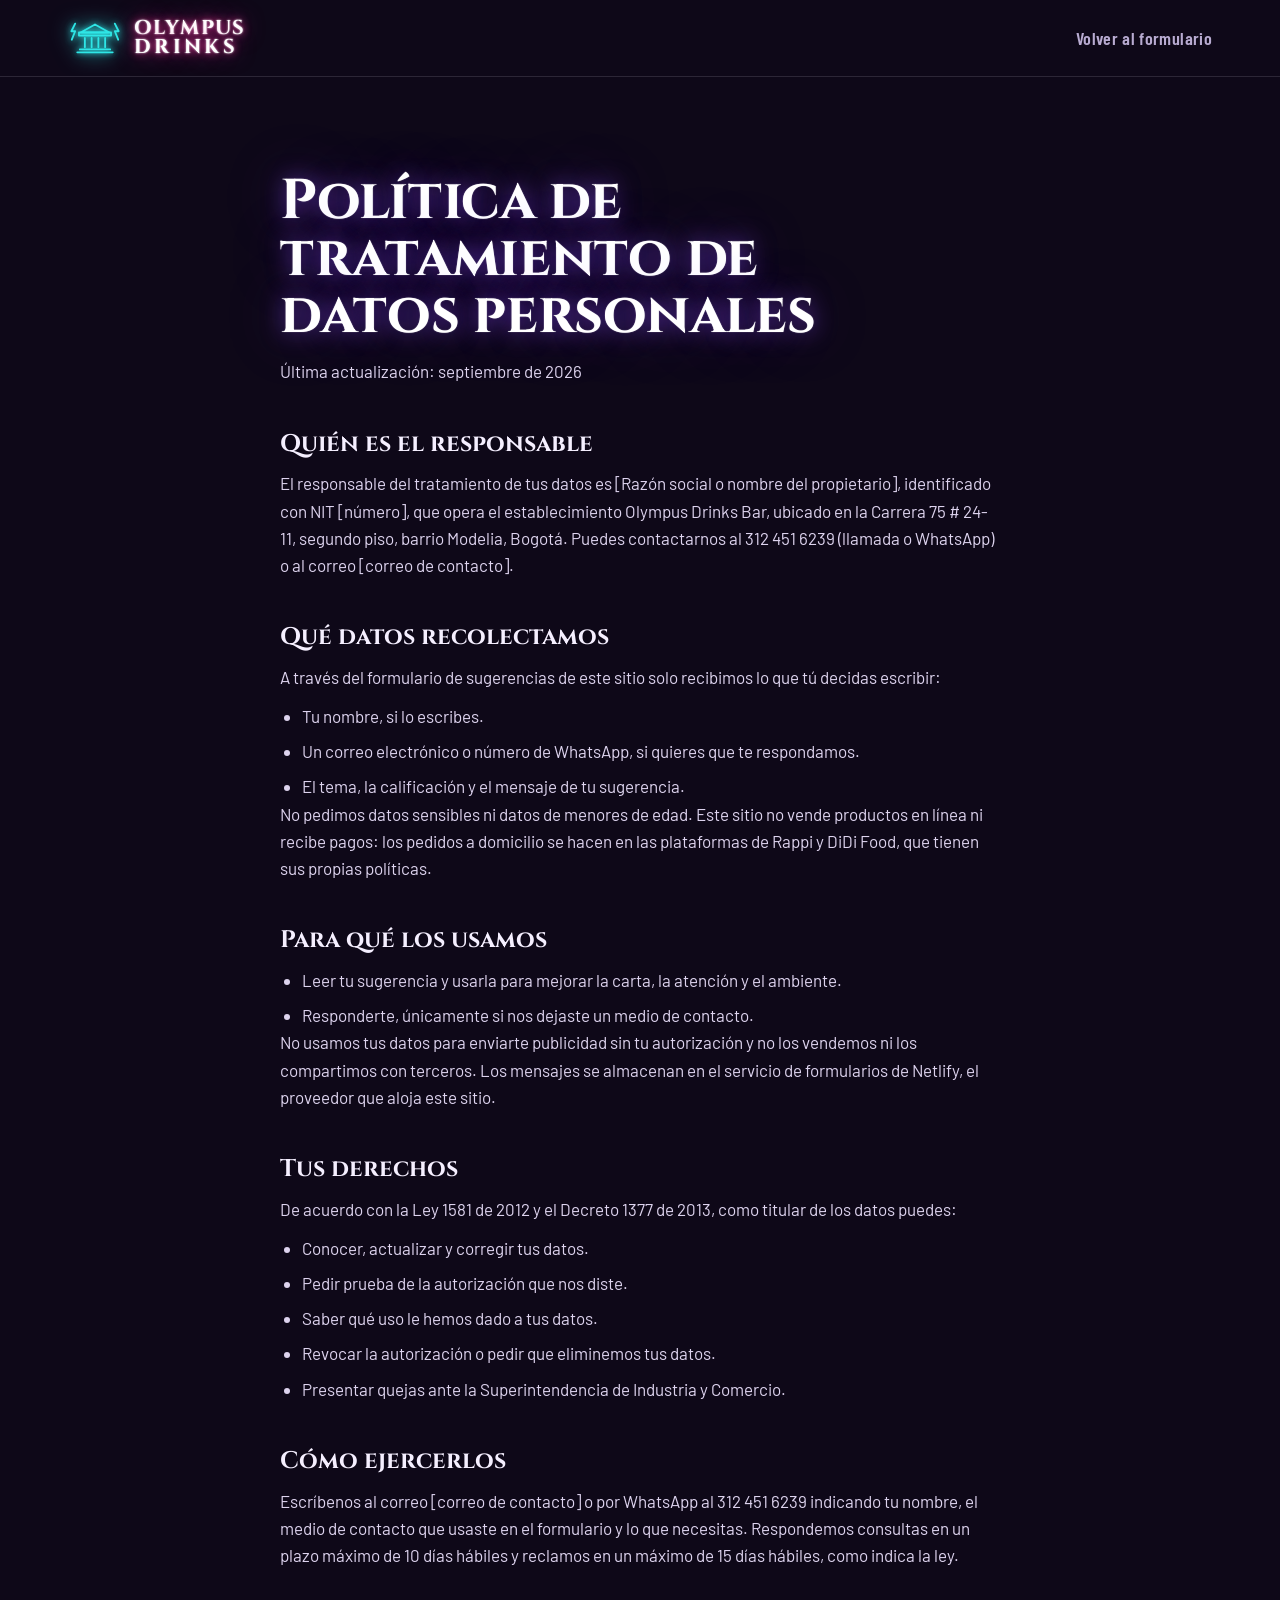
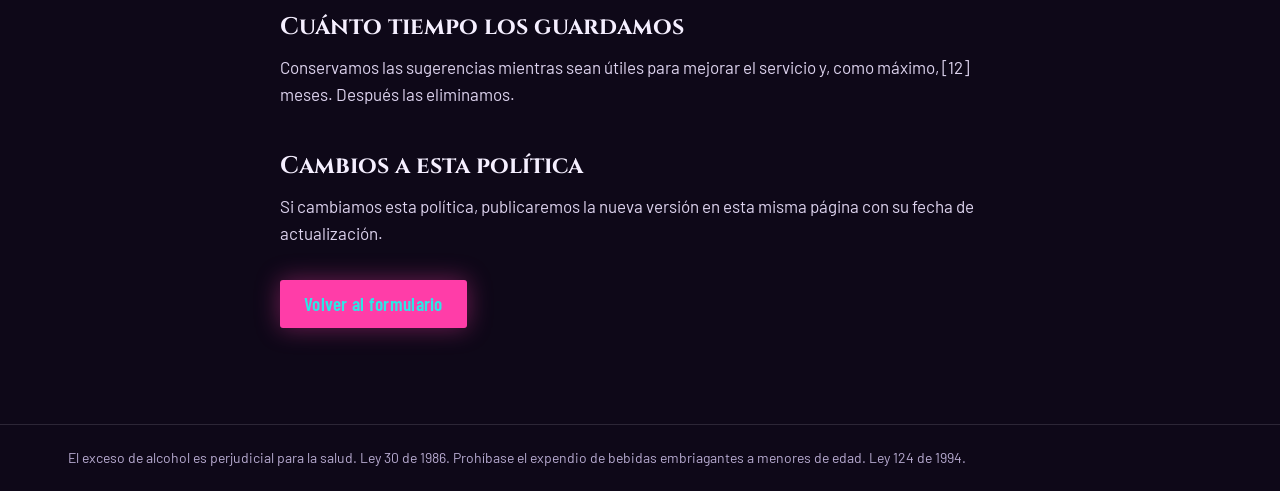
==== privacidad.html @ c3e9d967 "Add files via upload" ====
<!doctype html>
<html lang="es-CO">
<head>
  <meta charset="utf-8">
  <meta name="viewport" content="width=device-width, initial-scale=1">
  <title>Política de tratamiento de datos | Olympus Drinks Bar</title>
  <meta name="description" content="Cómo Olympus Drinks Bar recolecta y usa los datos que envías por el formulario de sugerencias.">
  <meta name="theme-color" content="#0E0818">
  <link rel="canonical" href="https://olympus-drinks-bar.netlify.app/privacidad.html">
  <link rel="icon" href="assets/img/favicon.svg" type="image/svg+xml">
  <link rel="stylesheet" href="css/styles.css">
</head>
<body class="page">
  <header class="page__header">
    <div class="wrap header__inner">
      <a class="logo" href="index.html" aria-label="Olympus Drinks Bar, ir al inicio">
        <svg class="logo__icon" viewBox="0 0 64 44" aria-hidden="true"><g fill="none" stroke="currentColor" stroke-width="2.2" stroke-linejoin="round" stroke-linecap="round"><path d="M15 15.5 32 6l17 9.5Z"/><path d="M13 15.5h38v3.5H13z"/><path d="M20 22v11M28 22v11M36 22v11M44 22v11"/><path d="M14 35.5h36M11 39h42"/><path d="M8.5 5 4 14h4.5L4.5 24"/><path d="M55.5 5 60 14h-4.5l4 10"/></g></svg>
        <span class="logo__text" aria-hidden="true"><span>Olympus</span><span>Drinks</span></span>
      </a>
      <a class="page__back" href="index.html#sugerencias">Volver al formulario</a>
    </div>
  </header>

  <!--
    PLANTILLA BASE. Antes de publicar:
    1. Completa los datos marcados entre [corchetes] (razón social, NIT, correo).
    2. Haz que un abogado o contador la revise. Este texto no reemplaza asesoría legal.
  -->
  <main class="wrap">
    <article class="legal">
      <h1 class="display">Política de tratamiento de datos personales</h1>
      <p class="legal__updated">Última actualización: septiembre de 2026</p>

      <h2>Quién es el responsable</h2>
      <p>El responsable del tratamiento de tus datos es [Razón social o nombre del propietario], identificado con NIT [número], que opera el establecimiento Olympus Drinks Bar, ubicado en la Carrera 75 # 24-11, segundo piso, barrio Modelia, Bogotá. Puedes contactarnos al 312 451 6239 (llamada o WhatsApp) o al correo [correo de contacto].</p>

      <h2>Qué datos recolectamos</h2>
      <p>A través del formulario de sugerencias de este sitio solo recibimos lo que tú decidas escribir:</p>
      <ul>
        <li>Tu nombre, si lo escribes.</li>
        <li>Un correo electrónico o número de WhatsApp, si quieres que te respondamos.</li>
        <li>El tema, la calificación y el mensaje de tu sugerencia.</li>
      </ul>
      <p>No pedimos datos sensibles ni datos de menores de edad. Este sitio no vende productos en línea ni recibe pagos: los pedidos a domicilio se hacen en las plataformas de Rappi y DiDi Food, que tienen sus propias políticas.</p>

      <h2>Para qué los usamos</h2>
      <ul>
        <li>Leer tu sugerencia y usarla para mejorar la carta, la atención y el ambiente.</li>
        <li>Responderte, únicamente si nos dejaste un medio de contacto.</li>
      </ul>
      <p>No usamos tus datos para enviarte publicidad sin tu autorización y no los vendemos ni los compartimos con terceros. Los mensajes se almacenan en el servicio de formularios de Netlify, el proveedor que aloja este sitio.</p>

      <h2>Tus derechos</h2>
      <p>De acuerdo con la Ley 1581 de 2012 y el Decreto 1377 de 2013, como titular de los datos puedes:</p>
      <ul>
        <li>Conocer, actualizar y corregir tus datos.</li>
        <li>Pedir prueba de la autorización que nos diste.</li>
        <li>Saber qué uso le hemos dado a tus datos.</li>
        <li>Revocar la autorización o pedir que eliminemos tus datos.</li>
        <li>Presentar quejas ante la Superintendencia de Industria y Comercio.</li>
      </ul>

      <h2>Cómo ejercerlos</h2>
      <p>Escríbenos al correo [correo de contacto] o por WhatsApp al 312 451 6239 indicando tu nombre, el medio de contacto que usaste en el formulario y lo que necesitas. Respondemos consultas en un plazo máximo de 10 días hábiles y reclamos en un máximo de 15 días hábiles, como indica la ley.</p>

      <h2>Cuánto tiempo los guardamos</h2>
      <p>Conservamos las sugerencias mientras sean útiles para mejorar el servicio y, como máximo, [12] meses. Después las eliminamos.</p>

      <h2>Cambios a esta política</h2>
      <p>Si cambiamos esta política, publicaremos la nueva versión en esta misma página con su fecha de actualización.</p>

      <div class="page__actions">
        <a class="btn btn--primary" href="index.html#sugerencias">Volver al formulario</a>
      </div>
    </article>
  </main>

  <footer class="page__footer">
    <div class="wrap">El exceso de alcohol es perjudicial para la salud. Ley 30 de 1986. Prohíbase el expendio de bebidas embriagantes a menores de edad. Ley 124 de 1994.</div>
  </footer>
</body>
</html>
---- css/styles.css ----
/* =====================================================================
   OLYMPUS DRINKS BAR · Estilos
   1. Fuentes y variables   2. Base   3. Botones   4. Topbar y header
   5. Hero   6. Secciones   7. Granizados   8. Peceras   9. Cocteles
   10. Micheladas   11. Bar   12. Contacto   13. Formulario   14. Footer
   15. Responsive y movimiento reducido
   ===================================================================== */

/* ---------- 1. Fuentes y variables ---------- */
@font-face { font-family: "Cinzel"; src: url("../assets/fonts/cinzel-vf.woff2") format("woff2"); font-weight: 400 900; font-display: swap; }
@font-face { font-family: "Barlow"; src: url("../assets/fonts/barlow-regular.woff2") format("woff2"); font-weight: 400; font-display: swap; }
@font-face { font-family: "Barlow"; src: url("../assets/fonts/barlow-medium.woff2") format("woff2"); font-weight: 500; font-display: swap; }
@font-face { font-family: "Barlow"; src: url("../assets/fonts/barlow-semibold.woff2") format("woff2"); font-weight: 600; font-display: swap; }
@font-face { font-family: "Barlow Condensed"; src: url("../assets/fonts/barlowcondensed-semibold.woff2") format("woff2"); font-weight: 600; font-display: swap; }
@font-face { font-family: "Barlow Condensed"; src: url("../assets/fonts/barlowcondensed-bold.woff2") format("woff2"); font-weight: 700; font-display: swap; }

@property --hero-accent { syntax: "<color>"; inherits: true; initial-value: #FF2E63; }

:root {
  /* Paleta */
  --noche: #0E0818;        /* fondo principal, violeta casi negro de las imágenes */
  --noche-2: #140C22;      /* bandas alternas */
  --noche-3: #1D1230;      /* campos y superficies */
  --marmol: #F5EFFF;       /* texto principal */
  --niebla: #B8ABD1;       /* texto secundario */
  --linea: rgba(245, 239, 255, .13);
  --magenta: #FF3DA8;
  --violeta: #9152FF;
  --cian: #2EE6E6;
  --oro: #F2B53A;
  --lima: #9BE33B;
  --arcoiris: linear-gradient(90deg, #FF3D7F 0%, #FFB23D 22%, #F9F871 40%, #4DF08A 58%, #3DB8FF 78%, #9D5CFF 100%);

  /* Tipografía */
  --f-display: "Cinzel", "Trajan Pro", "Times New Roman", serif;
  --f-body: "Barlow", "Segoe UI", system-ui, sans-serif;
  --f-cond: "Barlow Condensed", "Arial Narrow", "Barlow", sans-serif;

  /* Medidas */
  --wrap: 1240px;
  --gutter: clamp(20px, 4vw, 48px);
  --topbar-h: 40px;
  --header-h: 76px;
  --section-y: clamp(88px, 11vw, 150px);
}

/* ---------- 2. Base ---------- */
*, *::before, *::after { box-sizing: border-box; }
html { scroll-behavior: smooth; scroll-padding-top: calc(var(--header-h) + 12px); -webkit-text-size-adjust: 100%; }
body {
  margin: 0;
  background: var(--noche);
  color: var(--marmol);
  font: 400 1.0625rem/1.6 var(--f-body);
  -webkit-font-smoothing: antialiased;
  text-rendering: optimizeLegibility;
  overflow-x: hidden;
}
img, svg { display: block; max-width: 100%; }
a { color: inherit; }
button, input, select, textarea { font: inherit; color: inherit; }
h1, h2, h3, p, ul, dl, dd, figure { margin: 0; }
ul { padding: 0; list-style: none; }
::selection { background: var(--magenta); color: var(--noche); }
:focus-visible { outline: 2px solid var(--cian); outline-offset: 3px; }

.wrap { width: 100%; max-width: var(--wrap); margin-inline: auto; padding-inline: var(--gutter); }
.sr-only { position: absolute !important; width: 1px; height: 1px; padding: 0; margin: -1px; overflow: hidden; clip: rect(0 0 0 0); white-space: nowrap; border: 0; }
.skip { position: absolute; left: 12px; top: -60px; z-index: 100; padding: 10px 16px; background: var(--cian); color: var(--noche); font-weight: 600; text-decoration: none; }
.skip:focus { top: 12px; }
.noscript { position: fixed; inset: auto 0 0; padding: 14px; background: var(--magenta); color: var(--noche); text-align: center; font-weight: 600; z-index: 99; }

/* ---------- 3. Botones ---------- */
.btn {
  --btn: var(--magenta);
  display: inline-flex; align-items: center; justify-content: center; gap: 10px;
  min-height: 48px; padding: 0 22px;
  font: 600 1.1875rem/1 var(--f-cond); letter-spacing: .015em;
  border: 2px solid transparent; border-radius: 3px;
  text-decoration: none; white-space: nowrap; cursor: pointer;
  transition: background-color .2s, color .2s, border-color .2s, box-shadow .25s;
}
.btn svg { width: 20px; height: 20px; flex: none; }
.btn--primary {
  background: var(--btn); color: #160A20;
  box-shadow: 0 0 24px color-mix(in oklab, var(--btn) 40%, transparent);
}
.btn--primary:hover { background: color-mix(in oklab, var(--btn) 82%, #fff); box-shadow: 0 0 34px color-mix(in oklab, var(--btn) 70%, transparent); }
.btn--ghost { border-color: color-mix(in oklab, var(--btn) 75%, transparent); color: var(--marmol); background: transparent; }
.btn--ghost:hover { border-color: var(--btn); box-shadow: 0 0 18px color-mix(in oklab, var(--btn) 45%, transparent), inset 0 0 14px color-mix(in oklab, var(--btn) 22%, transparent); }
.btn--text { padding-inline: 6px; color: var(--marmol); text-decoration: underline; text-decoration-color: color-mix(in oklab, var(--lima) 70%, transparent); text-underline-offset: 6px; text-decoration-thickness: 2px; }
.btn--text svg { color: var(--lima); }
.btn--text:hover { text-decoration-color: var(--lima); }
.btn--lg { min-height: 56px; padding-inline: 32px; font-size: 1.3125rem; }
.btn.is-soon, .btn[aria-disabled="true"] { opacity: .5; cursor: not-allowed; box-shadow: none; }
.btn.is-soon:hover { background: var(--btn); }
.btn--ghost.is-soon:hover { border-color: color-mix(in oklab, var(--btn) 75%, transparent); box-shadow: none; }

/* ---------- 4. Topbar y header ---------- */
.topbar { background: #07040D; border-bottom: 1px solid var(--linea); font-size: .9375rem; }
.topbar__inner { min-height: var(--topbar-h); display: flex; align-items: center; justify-content: space-between; gap: 16px; }
.topbar__order { display: flex; align-items: center; gap: 10px; }
.topbar__label { color: var(--niebla); }
.order-link {
  white-space: nowrap;
  font: 600 1rem/1 var(--f-cond); letter-spacing: .02em; text-decoration: none;
  padding: 5px 10px; border: 1px solid var(--linea); border-radius: 3px;
  transition: border-color .2s, box-shadow .2s;
}
.order-link:hover { border-color: var(--magenta); box-shadow: 0 0 12px color-mix(in oklab, var(--magenta) 40%, transparent); }
.order-link.is-soon { color: var(--niebla); cursor: default; }
.order-link.is-soon:hover { border-color: var(--linea); box-shadow: none; }
.topbar__status, .hours__status { display: flex; align-items: center; gap: 8px; color: var(--niebla); }
.status-dot { width: 8px; height: 8px; border-radius: 50%; background: var(--niebla); flex: none; }
[data-open="true"] .status-dot { background: #5CF28E; box-shadow: 0 0 8px #5CF28E, 0 0 16px #5CF28E; }
[data-open="true"] [data-status-text] { color: var(--marmol); }

.header {
  position: sticky; top: 0; z-index: 50;
  background: color-mix(in oklab, var(--noche) 92%, transparent);
  border-bottom: 1px solid transparent;
  transition: border-color .3s, background-color .3s;
}
.header.is-scrolled { background: color-mix(in oklab, var(--noche) 82%, transparent); backdrop-filter: blur(14px) saturate(140%); -webkit-backdrop-filter: blur(14px) saturate(140%); border-bottom-color: var(--linea); }
.header__inner { height: var(--header-h); display: flex; align-items: center; gap: 32px; }

.logo { display: inline-flex; align-items: center; gap: 12px; text-decoration: none; flex: none; }
.logo__icon {
  width: 54px; height: 38px; color: var(--cian);
  filter: drop-shadow(0 0 3px var(--cian)) drop-shadow(0 0 10px color-mix(in oklab, var(--cian) 60%, transparent));
}
.logo__text {
  display: flex; flex-direction: column;
  font: 700 1.25rem/.94 var(--f-display); letter-spacing: .07em; text-transform: uppercase;
  color: #fff;
  text-shadow: 0 0 2px #fff, 0 0 8px var(--magenta), 0 0 22px color-mix(in oklab, var(--magenta) 70%, transparent);
}
.logo__text span:last-child { letter-spacing: .165em; }
.header .logo__text, .header .logo__icon { animation: neon-on 1.8s steps(1, end) 1 both; }
.header .logo__icon { animation-delay: .15s; }
@keyframes neon-on {
  0% { opacity: .15; } 12% { opacity: 1; } 16% { opacity: .3; } 22% { opacity: 1; }
  48% { opacity: 1; } 52% { opacity: .45; } 56%, 100% { opacity: 1; }
}

.nav { margin-left: auto; display: flex; align-items: center; gap: 28px; }
.nav__list { display: flex; align-items: center; gap: 6px; }
.nav__link {
  display: inline-block; padding: 10px 12px;
  font: 600 1.1875rem/1 var(--f-cond); letter-spacing: .02em; text-decoration: none; color: var(--marmol);
  position: relative;
}
.nav__link::after {
  content: ""; position: absolute; left: 12px; right: 12px; bottom: 4px; height: 2px;
  background: var(--magenta); box-shadow: 0 0 8px var(--magenta);
  transform: scaleX(0); transform-origin: left; transition: transform .25s;
}
.nav__link:hover::after, .nav__link[aria-current="true"]::after { transform: scaleX(1); }
.nav__item--sub { position: relative; }
.nav__subhead { display: flex; align-items: center; }
.nav__subtoggle { background: none; border: 0; padding: 8px 4px; margin-left: -8px; cursor: pointer; color: var(--niebla); }
.nav__subtoggle svg { width: 18px; height: 18px; transition: transform .2s; }
.nav__subtoggle[aria-expanded="true"] svg { transform: rotate(180deg); }
.nav__sub {
  position: absolute; top: calc(100% + 8px); left: 0; min-width: 260px;
  padding: 10px; background: #150C24; border: 1px solid var(--linea); border-radius: 4px;
  box-shadow: 0 24px 60px rgba(0, 0, 0, .55);
  opacity: 0; visibility: hidden; transform: translateY(-6px);
  transition: opacity .18s, transform .18s, visibility 0s .18s;
}
.nav__item--sub.is-open .nav__sub { opacity: 1; visibility: visible; transform: none; transition: opacity .18s, transform .18s; }
.nav__sub a { display: flex; align-items: center; gap: 12px; padding: 10px 12px; text-decoration: none; font-weight: 500; border-radius: 3px; }
.nav__sub a:hover { background: rgba(255, 255, 255, .06); }
.nav__sub-dot { width: 8px; height: 8px; border-radius: 50%; background: var(--c); box-shadow: 0 0 8px var(--c); }
.nav__orders { display: flex; gap: 10px; }
.nav__orders .btn { min-height: 42px; padding-inline: 16px; font-size: 1.0625rem; }
.nav__orders .btn--ghost { --btn: var(--cian); }

.burger { display: none; margin-left: auto; width: 46px; height: 46px; background: none; border: 1px solid var(--linea); border-radius: 3px; cursor: pointer; }
.burger__lines, .burger__lines::before, .burger__lines::after { display: block; width: 20px; height: 2px; background: var(--marmol); margin-inline: auto; position: relative; transition: transform .25s, background-color .25s; }
.burger__lines::before, .burger__lines::after { content: ""; position: absolute; left: 0; }
.burger__lines::before { top: -6px; }
.burger__lines::after { top: 6px; }
.burger[aria-expanded="true"] .burger__lines { background: transparent; }
.burger[aria-expanded="true"] .burger__lines::before { transform: translateY(6px) rotate(45deg); }
.burger[aria-expanded="true"] .burger__lines::after { transform: translateY(-6px) rotate(-45deg); }

/* ---------- 5. Hero (carrusel de dioses) ---------- */
.hero {
  --dur: 7s;
  position: relative; isolation: isolate; overflow: hidden;
  height: clamp(640px, calc(100svh - var(--header-h) - var(--topbar-h)), 880px);
  background: var(--noche);
  transition: --hero-accent 1.1s ease;
}
.hero::before {
  content: ""; position: absolute; inset: 0; z-index: -1;
  background:
    radial-gradient(38% 55% at 70% 48%, color-mix(in oklab, var(--hero-accent) 30%, transparent), transparent 72%),
    radial-gradient(30% 40% at 12% 90%, color-mix(in oklab, var(--hero-accent) 12%, transparent), transparent 70%);
}
.hero__floor {
  position: absolute; left: -10%; right: -10%; bottom: 0; height: 34%; z-index: -1;
  background-image:
    linear-gradient(color-mix(in oklab, var(--hero-accent) 32%, transparent) 1px, transparent 1px),
    linear-gradient(90deg, color-mix(in oklab, var(--hero-accent) 32%, transparent) 1px, transparent 1px);
  background-size: 64px 40px;
  transform: perspective(420px) rotateX(62deg); transform-origin: bottom;
  mask-image: linear-gradient(to top, rgba(0,0,0,.7), transparent 85%);
  -webkit-mask-image: linear-gradient(to top, rgba(0,0,0,.7), transparent 85%);
}
.hero__slides { position: absolute; inset: 0; touch-action: pan-y; }
.slide {
  position: absolute; inset: 0;
  display: grid; grid-template-columns: minmax(0, 1.05fr) minmax(0, 1fr); align-items: center;
  max-width: var(--wrap); margin-inline: auto; padding: 0 var(--gutter) 84px;
  visibility: hidden; transition: visibility 0s .9s;
}
.slide.is-active { visibility: visible; transition: visibility 0s; }

.slide__media { grid-column: 2; grid-row: 1; align-self: stretch; position: relative; display: flex; justify-content: center; align-items: flex-end; min-height: 0; }
.slide__media img {
  height: 100%; width: auto; max-width: 100%; object-fit: contain; object-position: bottom center;
  mix-blend-mode: lighten;
  -webkit-mask-image: linear-gradient(to bottom, #000 78%, transparent 99%);
  mask-image: linear-gradient(to bottom, #000 78%, transparent 99%);
  opacity: 0; transform: scale(1.06) translateY(10px); transform-origin: 50% 80%;
  transition: opacity .9s ease, transform 8s cubic-bezier(.2, .6, .2, 1);
}
.slide.is-active .slide__media img { opacity: 1; transform: none; }

.slide__watermark {
  grid-column: 2; grid-row: 1; justify-self: end; align-self: center;
  margin-right: calc(var(--gutter) * -1 + 8px);
  writing-mode: vertical-rl; transform: rotate(180deg);
  font: 800 clamp(64px, 11vh, 118px)/.85 var(--f-display); letter-spacing: .04em; white-space: nowrap;
  color: transparent; -webkit-text-stroke: 1.2px color-mix(in oklab, var(--accent) 70%, transparent);
  opacity: 0; transition: opacity 1s ease .2s; pointer-events: none; user-select: none;
}
.slide.is-active .slide__watermark { opacity: .55; }

.slide__copy { grid-column: 1; grid-row: 1; position: relative; z-index: 2; padding-right: clamp(0px, 3vw, 40px); }
.slide__copy > * { opacity: 0; transform: translateY(18px); transition: opacity .6s ease, transform .7s cubic-bezier(.2, .7, .2, 1); }
.slide.is-active .slide__copy > * { opacity: 1; transform: none; }
.slide.is-active .slide__copy > :nth-child(1) { transition-delay: .18s; }
.slide.is-active .slide__copy > :nth-child(2) { transition-delay: .3s; }
.slide.is-active .slide__copy > :nth-child(3) { transition-delay: .42s; }
.slide__title {
  font: 700 clamp(2.5rem, 1.3rem + 3.6vw, 4.625rem)/1.03 var(--f-display);
  letter-spacing: -.005em; max-width: 13.5em; text-wrap: balance;
  text-shadow: 0 0 34px color-mix(in oklab, var(--accent) 45%, transparent);
}
.slide__text { margin-top: 22px; max-width: 42ch; font-size: clamp(1.0625rem, 1rem + .3vw, 1.25rem); color: #D9CEEC; }
.slide__actions { margin-top: 34px; display: flex; flex-wrap: wrap; gap: 12px; }
.slide .btn { --btn: var(--accent); }

.hero__controls { position: absolute; left: 0; right: 0; bottom: 18px; z-index: 5; display: flex; align-items: center; gap: 6px; }
.hero__tabs { display: flex; gap: 2px; margin-inline: 6px; }
.hero__tabs button {
  position: relative; background: none; border: 0; cursor: pointer;
  padding: 12px 10px 14px; font: 600 1.0625rem/1 var(--f-cond); letter-spacing: .03em; color: var(--niebla);
  transition: color .2s;
}
.hero__tabs button:hover, .hero__tabs button[aria-selected="true"] { color: #fff; }
.hero__progress { position: absolute; left: 10px; right: 10px; bottom: 4px; height: 2px; background: rgba(255, 255, 255, .16); overflow: hidden; }
.hero__progress i { position: absolute; inset: 0; background: var(--accent); box-shadow: 0 0 10px var(--accent); transform: scaleX(0); transform-origin: left; }
.hero__tabs button[aria-selected="true"] .hero__progress i { animation: hero-progress var(--dur) linear forwards; }
.hero.is-paused .hero__progress i { animation-play-state: paused; }
.hero.is-stopped .hero__tabs button[aria-selected="true"] .hero__progress i { animation: none; transform: scaleX(1); }
@keyframes hero-progress { to { transform: scaleX(1); } }
.hero__btn { width: 42px; height: 42px; display: grid; place-items: center; background: rgba(14, 8, 24, .5); border: 1px solid var(--linea); border-radius: 50%; cursor: pointer; color: var(--marmol); transition: border-color .2s; }
.hero__btn:hover { border-color: var(--marmol); }
.hero__btn svg { width: 18px; height: 18px; }
.hero__btn--pause { margin-left: 4px; }

/* ---------- 6. Secciones ---------- */
.section { padding-block: var(--section-y); position: relative; }
.section:nth-of-type(even) { background: var(--noche-2); }
.section-head { max-width: 640px; }
.section-head--center { margin-inline: auto; text-align: center; }
.display {
  --sc: var(--magenta);
  font: 700 clamp(2.5rem, 1.5rem + 3.8vw, 5rem)/1.02 var(--f-display); letter-spacing: -.005em;
  color: #fff; text-wrap: balance;
  text-shadow: 0 0 1px rgba(255, 255, 255, .7), 0 0 22px color-mix(in oklab, var(--sc) 60%, transparent), 0 0 60px color-mix(in oklab, var(--sc) 35%, transparent);
}
.display--sm { font-size: clamp(2rem, 1.3rem + 2.6vw, 3.5rem); }
.lede { margin-top: 20px; font-size: clamp(1.0625rem, 1rem + .35vw, 1.3125rem); color: var(--niebla); max-width: 54ch; }
.section-head--center .lede { margin-inline: auto; }
.tube { display: block; width: 180px; height: 5px; margin: 22px auto 0; border-radius: 5px; background: var(--arcoiris); box-shadow: 0 0 14px rgba(255, 120, 200, .55), 0 0 30px rgba(120, 160, 255, .35); }
.note { margin-top: 14px; font-size: .9375rem; color: var(--niebla); }
.frame { --c: var(--violeta); border: 2px solid var(--c); box-shadow: 0 0 16px color-mix(in oklab, var(--c) 55%, transparent), inset 0 0 16px color-mix(in oklab, var(--c) 30%, transparent); }

.step__title { display: flex; align-items: center; gap: 14px; font: 600 1.5rem/1.2 var(--f-cond); letter-spacing: .01em; padding: 0; margin-bottom: 18px; }
.step__n {
  width: 34px; height: 34px; flex: none; display: grid; place-items: center;
  font: 700 1.0625rem/1 var(--f-display); color: var(--cian);
  border: 1.5px solid var(--cian); border-radius: 2px;
  box-shadow: 0 0 10px color-mix(in oklab, var(--cian) 45%, transparent), inset 0 0 8px color-mix(in oklab, var(--cian) 25%, transparent);
}

.chips { display: flex; flex-wrap: wrap; gap: 8px; }
.chip {
  position: relative; display: inline-flex; align-items: center; min-height: 38px; padding: 0 16px;
  border: 1.5px solid var(--linea); border-radius: 40px; background: transparent; cursor: pointer;
  font: 600 1rem/1 var(--f-cond); letter-spacing: .02em; color: var(--niebla);
  transition: color .2s, border-color .2s, background-color .2s;
}
.chip:hover { color: var(--marmol); border-color: rgba(255, 255, 255, .35); }
.chip.is-on, .chip:has(input:checked) { color: var(--noche); background: var(--marmol); border-color: var(--marmol); }
.chip input { position: absolute; opacity: 0; inset: 0; margin: 0; cursor: pointer; }
.chip:has(input:focus-visible) { outline: 2px solid var(--cian); outline-offset: 3px; }

/* ---------- 7. Granizados ---------- */
.granizados .display { --sc: var(--magenta); }
.builder { margin-top: clamp(48px, 7vw, 88px); display: grid; grid-template-columns: minmax(0, 5fr) minmax(0, 7fr); gap: clamp(32px, 6vw, 96px); align-items: start; }
.builder__stage { position: sticky; top: calc(var(--header-h) + 32px); margin: 0; }
.cup { --glow: #FF3D6E; --s: .82; width: 100%; max-width: 440px; margin-inline: auto; height: auto; overflow: visible; position: relative; z-index: 1; }
.cup__vaso, .cup__pecera {
  transform-box: view-box; transform-origin: 150px 376px;
  transition: transform .65s cubic-bezier(.34, 1.4, .5, 1), opacity .35s ease;
  filter: drop-shadow(0 0 14px color-mix(in oklab, var(--glow) 55%, transparent));
}
.cup__vaso { transform: scale(var(--s)); }
.cup[data-forma="pecera"] .cup__vaso { opacity: 0; transform: scale(.35); }
.cup[data-forma="vaso"] .cup__pecera { opacity: 0; transform: scale(.35); }
.cup stop { transition: stop-color .6s ease; }
.cup__line { fill: none; stroke: #fff; stroke-width: 4; stroke-linejoin: round; stroke-linecap: round; }
.cup__line--soft { stroke-opacity: .55; stroke-width: 3; }
.cup__straw { fill: none; stroke: var(--magenta); stroke-width: 10; stroke-linecap: round; filter: drop-shadow(0 0 6px var(--magenta)); }
.cup__mark { color: rgba(255, 255, 255, .9); }
.cup__liquid { transform-box: fill-box; transform-origin: 50% 100%; }
.cup.is-pouring .cup__liquid { animation: pour .8s cubic-bezier(.2, .8, .2, 1); }
@keyframes pour { from { transform: scaleY(.08); } }
.cup__halo { position: absolute; left: 12%; right: 12%; bottom: 0; height: 26%; border-radius: 50%; background: radial-gradient(closest-side, color-mix(in oklab, var(--glow, #FF3D6E) 55%, transparent), transparent); filter: blur(24px); opacity: .8; transition: background .6s; }

.builder__steps { display: grid; gap: 44px; }
.step { border: 0; margin: 0; padding: 0; min-width: 0; }

.sizes { display: grid; grid-template-columns: repeat(4, minmax(0, 1fr)); gap: 10px; }
.size { position: relative; }
.size input { position: absolute; opacity: 0; inset: 0; margin: 0; cursor: pointer; }
.size label {
  display: flex; flex-direction: column; align-items: center; justify-content: flex-end; gap: 6px;
  height: 100%; min-height: 150px; padding: 16px 8px 14px; cursor: pointer;
  border: 1.5px solid var(--linea); border-radius: 4px; background: rgba(255, 255, 255, .02);
  transition: border-color .2s, box-shadow .25s, background-color .2s;
}
.size svg { width: 44px; color: var(--niebla); transition: color .2s; }
.size__name { font: 600 1.375rem/1 var(--f-cond); }
.size__price { font: 500 1rem/1 var(--f-body); color: var(--niebla); font-variant-numeric: tabular-nums; }
.size label:hover { border-color: rgba(255, 255, 255, .35); }
.size input:checked + label { border-color: var(--magenta); background: color-mix(in oklab, var(--magenta) 9%, transparent); box-shadow: 0 0 18px color-mix(in oklab, var(--magenta) 35%, transparent), inset 0 0 12px color-mix(in oklab, var(--magenta) 18%, transparent); }
.size input:checked + label svg { color: #fff; filter: drop-shadow(0 0 6px var(--magenta)); }
.size input:checked + label .size__price { color: var(--marmol); }
.size input:focus-visible + label { outline: 2px solid var(--cian); outline-offset: 3px; }

.flavors { margin-top: 16px; display: grid; grid-template-columns: repeat(auto-fill, minmax(190px, 1fr)); gap: 10px; }
.flavor { position: relative; }
.flavor[hidden] { display: none; }
.flavor input { position: absolute; opacity: 0; inset: 0; margin: 0; cursor: pointer; }
.flavor label {
  display: flex; align-items: center; gap: 14px; height: 100%; padding: 12px 14px; cursor: pointer;
  border: 1.5px solid var(--linea); border-radius: 4px; background: rgba(255, 255, 255, .02);
  transition: border-color .2s, box-shadow .25s, background-color .2s;
}
.flavor label:hover { border-color: rgba(255, 255, 255, .35); }
.flavor__drop {
  width: 46px; height: 46px; flex: none; border-radius: 50% 50% 46% 54% / 58% 58% 42% 42%;
  background:
    radial-gradient(circle at 34% 28%, rgba(255, 255, 255, .75) 0 9%, transparent 10%),
    linear-gradient(to top, var(--c0) 0%, var(--c1) 55%, var(--c2) 100%);
  box-shadow: 0 0 14px color-mix(in oklab, var(--c1) 50%, transparent);
}
.flavor__name { display: block; font: 600 1.375rem/1.05 var(--f-cond); }
.flavor__licor { display: block; margin-top: 3px; font-size: .9375rem; color: var(--niebla); }
.flavor__new { position: absolute; top: -9px; right: 10px; padding: 3px 8px; background: var(--lima); color: var(--noche); font: 700 .8125rem/1 var(--f-cond); letter-spacing: .03em; border-radius: 2px; }
.flavor input:checked + label { border-color: var(--c1); background: color-mix(in oklab, var(--c1) 10%, transparent); box-shadow: 0 0 18px color-mix(in oklab, var(--c1) 38%, transparent), inset 0 0 12px color-mix(in oklab, var(--c1) 16%, transparent); }
.flavor input:focus-visible + label { outline: 2px solid var(--cian); outline-offset: 3px; }
.flavors__empty { grid-column: 1 / -1; padding: 18px; border: 1.5px dashed var(--linea); color: var(--niebla); border-radius: 4px; }

.summary { display: flex; justify-content: space-between; align-items: baseline; gap: 20px; padding: 18px 0; border-block: 1px solid var(--linea); }
.summary__name { font-size: 1.1875rem; }
.summary__price { font: 700 clamp(1.75rem, 1.4rem + 1vw, 2.375rem)/1 var(--f-display); color: #fff; text-shadow: 0 0 18px color-mix(in oklab, var(--oro) 60%, transparent); font-variant-numeric: lining-nums tabular-nums; white-space: nowrap; }
.step__actions { margin-top: 20px; display: flex; flex-wrap: wrap; align-items: center; gap: 12px; }
.step__actions .btn--ghost { --btn: var(--cian); }

/* ---------- 8. Peceras ---------- */
.peceras .display { --sc: var(--cian); }
.peceras .section-head { max-width: none; display: grid; grid-template-columns: minmax(0, 6fr) minmax(0, 5fr); column-gap: clamp(32px, 6vw, 96px); align-items: end; }
.peceras .section-head .base-list { grid-column: 2; grid-row: 1 / span 2; }
.base-list { margin-top: 28px; display: grid; grid-template-columns: repeat(2, minmax(0, 1fr)); gap: 12px 24px; padding: 22px 24px; border: 1px solid var(--linea); border-radius: 4px; }
.base-list li { display: flex; align-items: center; gap: 12px; font-size: 1.0625rem; }
.base-list svg { width: 18px; height: 18px; color: var(--cian); flex: none; }
.peceras__list { margin-top: clamp(44px, 6vw, 72px); display: grid; grid-template-columns: repeat(3, minmax(0, 1fr)); gap: 24px; }
.pecera {
  --c: var(--cian);
  display: flex; flex-direction: column; padding: 28px 24px 26px; min-height: 100%;
  background: color-mix(in oklab, var(--c) 4%, transparent);
}
.pecera svg { width: 132px; height: auto; color: var(--c); filter: drop-shadow(0 0 8px color-mix(in oklab, var(--c) 70%, transparent)); }
.pecera__plus { margin-top: 26px; font-size: .9375rem; color: var(--niebla); }
.pecera__name { margin-top: 4px; font: 700 clamp(1.5rem, 1.1rem + .9vw, 1.875rem)/1.1 var(--f-display); text-wrap: balance; overflow-wrap: break-word; }
.pecera__price { margin-top: auto; padding-top: 26px; font: 700 2.5rem/1 var(--f-cond); font-variant-numeric: tabular-nums; color: #fff; text-shadow: 0 0 16px color-mix(in oklab, var(--c) 55%, transparent); }
.pecera__who { display: block; margin-top: 6px; font: 500 .9375rem/1.3 var(--f-body); color: var(--niebla); text-shadow: none; }

/* ---------- 9. Cocteles ---------- */
.cocteles .display { --sc: #FFA630; }
.cocteles__list { margin-top: clamp(48px, 7vw, 80px); display: grid; grid-template-columns: repeat(5, minmax(0, 1fr)); border-block: 1px solid var(--linea); }
.coctel { --c: var(--oro); padding: 40px 22px 36px; text-align: center; display: flex; flex-direction: column; align-items: center; }
.coctel + .coctel { border-left: 1px solid var(--linea); }
.coctel svg { width: 96px; height: 120px; color: var(--c); filter: drop-shadow(0 0 5px var(--c)) drop-shadow(0 0 16px color-mix(in oklab, var(--c) 60%, transparent)); }
.coctel__name { margin-top: 26px; font: 700 1.5rem/1.1 var(--f-display); text-wrap: balance; }
.coctel__ing { margin-top: 12px; font-size: .96875rem; line-height: 1.5; color: var(--niebla); max-width: 22ch; }
.coctel__price { margin-top: auto; padding-top: 22px; font: 700 1.875rem/1 var(--f-cond); font-variant-numeric: tabular-nums; color: var(--c); text-shadow: 0 0 14px color-mix(in oklab, var(--c) 50%, transparent); }

/* ---------- 10. Micheladas ---------- */
.micheladas .display { --sc: var(--lima); }
.micheladas__grid { display: grid; grid-template-columns: minmax(0, 5fr) minmax(0, 6fr); gap: clamp(40px, 6vw, 96px); align-items: center; }
.micheladas__art { margin: 0; position: relative; }
.micheladas__art img { width: 100%; height: auto; border: 2px solid var(--magenta); box-shadow: 0 0 22px color-mix(in oklab, var(--magenta) 45%, transparent), 0 30px 80px rgba(0, 0, 0, .5); }
.micheladas__copy .section-head { margin-bottom: 40px; }
.micheladas__copy .step__title { margin-top: 36px; }
.gods { display: grid; grid-template-columns: repeat(5, minmax(0, 1fr)); gap: 8px; }
.god { --c: var(--lima); display: flex; flex-direction: column; align-items: center; text-align: center; padding: 16px 4px 14px; border: 1px solid var(--linea); border-radius: 4px; }
.god svg { width: 42px; height: 42px; color: var(--c); filter: drop-shadow(0 0 6px color-mix(in oklab, var(--c) 80%, transparent)); }
.god__name { margin-top: 10px; font: 700 1.25rem/1 var(--f-cond); letter-spacing: .02em; color: var(--c); }
.god__fruit { margin-top: 4px; font-size: .9375rem; color: var(--marmol); }

.pricelist { display: grid; gap: 2px; }
.pricelist li { display: flex; align-items: baseline; gap: 10px; padding: 7px 0; font-size: 1.0625rem; }
.pricelist__dots { flex: 1; min-width: 20px; border-bottom: 2px dotted rgba(245, 239, 255, .22); transform: translateY(-5px); }
.pricelist__price { font: 600 1.25rem/1 var(--f-cond); font-variant-numeric: tabular-nums; }
.micheladas .pricelist { column-count: 2; column-gap: 40px; display: block; }
.micheladas .pricelist li { break-inside: avoid; }

/* ---------- 11. Cervezas, shots y bebidas ---------- */
.bar .display { --sc: var(--violeta); }
.bar__board { margin-top: 40px; display: grid; grid-template-columns: 1.3fr 1fr 1fr; gap: clamp(32px, 5vw, 72px); }
.bar__title { font: 700 1.375rem/1.2 var(--f-display); padding-bottom: 12px; margin-bottom: 8px; border-bottom: 2px solid var(--violeta); box-shadow: 0 8px 12px -10px var(--violeta); }

/* ---------- 12. Contacto ---------- */
.contacto .display { --sc: var(--violeta); }
.contacto .display, .sugerencias .display { font-size: clamp(2.5rem, 1.6rem + 2.8vw, 4.125rem); }
.contacto__grid { display: grid; grid-template-columns: minmax(0, 5fr) minmax(0, 7fr); gap: clamp(40px, 6vw, 88px); align-items: stretch; }
.contacto__address { margin-top: 32px; display: flex; gap: 14px; font-style: normal; font-size: 1.1875rem; line-height: 1.5; }
.contacto__address svg { width: 26px; height: 26px; color: var(--magenta); flex: none; margin-top: 2px; }
.hours { margin-top: 36px; }
.hours__title { font: 600 1.125rem/1.2 var(--f-cond); letter-spacing: .02em; color: var(--niebla); margin-bottom: 12px; }
.hours__status { margin-bottom: 14px; font-size: 1.0625rem; }
.hours__list { display: grid; grid-template-columns: auto 1fr; border-top: 1px solid var(--linea); }
.hours__list dt, .hours__list dd { padding: 10px 0; border-bottom: 1px solid var(--linea); }
.hours__list dd { text-align: right; font-variant-numeric: tabular-nums; }
.hours__list .is-closed { color: var(--niebla); }
.hours__list .is-today { color: var(--cian); font-weight: 600; }
.contacto__actions { margin-top: 32px; display: flex; flex-wrap: wrap; gap: 10px; }
.contacto__actions .btn { padding-inline: 16px; }
.contacto__actions .btn--ghost { --btn: var(--violeta); }
.socials { margin-top: 36px; }
.socials__list { display: flex; flex-wrap: wrap; gap: 8px 28px; }
.socials__list a { display: flex; flex-direction: column; text-decoration: none; font: 600 1.25rem/1.15 var(--f-cond); }
.socials__list a span { font: 400 .9375rem/1.4 var(--f-body); color: var(--niebla); }
.socials__list a:hover { color: var(--magenta); }
.contacto__map { position: relative; min-height: 460px; overflow: hidden; border-radius: 2px; background: var(--noche-3) url("data:image/svg+xml,%3Csvg xmlns='http://www.w3.org/2000/svg' viewBox='0 0 24 24'%3E%3Cpath d='M12 21s-6.5-5.8-6.5-11a6.5 6.5 0 0 1 13 0c0 5.2-6.5 11-6.5 11Z' fill='none' stroke='%239152FF' stroke-width='1.5'/%3E%3Ccircle cx='12' cy='10' r='2.3' fill='none' stroke='%239152FF' stroke-width='1.5'/%3E%3C/svg%3E") center / 56px no-repeat; }
.contacto__map iframe { position: absolute; inset: 0; width: 100%; height: 100%; border: 0; filter: invert(.92) hue-rotate(185deg) saturate(.9) brightness(.95) contrast(.92); }

/* ---------- 13. Formulario de sugerencias ---------- */
.sugerencias .display { --sc: #5CF28E; }
.sugerencias__grid { display: grid; grid-template-columns: minmax(0, 5fr) minmax(0, 7fr); gap: clamp(40px, 6vw, 88px); align-items: start; }
.sugerencias .section-head { position: sticky; top: calc(var(--header-h) + 32px); }
.form-wrap { position: relative; }
.form { display: grid; gap: 26px; }
.form__row { display: grid; grid-template-columns: 1fr 1fr; gap: 20px; }
.field { border: 0; margin: 0; padding: 0; min-width: 0; display: grid; gap: 8px; }
.field > label, .field > legend { font-weight: 600; font-size: 1rem; padding: 0; margin-bottom: 2px; }
.field legend { margin-bottom: 10px; }
.opt { font-weight: 400; color: var(--niebla); }
.field input[type="text"], .field textarea {
  width: 100%; padding: 13px 14px; background: var(--noche-3); color: var(--marmol);
  border: 1.5px solid rgba(245, 239, 255, .16); border-radius: 3px; font-size: 1.0625rem;
  transition: border-color .2s, box-shadow .2s;
}
.field textarea { resize: vertical; min-height: 140px; line-height: 1.5; }
.field input[type="text"]:hover, .field textarea:hover { border-color: rgba(245, 239, 255, .3); }
.field input[type="text"]:focus, .field textarea:focus { outline: none; border-color: var(--cian); box-shadow: 0 0 0 3px color-mix(in oklab, var(--cian) 22%, transparent); }
.field.has-error textarea, .field.has-error input { border-color: #FF5A6E; }
.field__meta { display: flex; justify-content: space-between; gap: 12px; font-size: .9375rem; }
.field__help { color: var(--niebla); font-variant-numeric: tabular-nums; margin-left: auto; }
.field__error { color: #FF8A98; font-size: .9375rem; }
.field__error:empty { display: none; }
.field--check { grid-template-columns: 22px 1fr; align-items: start; column-gap: 12px; }
.field--check input { width: 20px; height: 20px; margin: 2px 0 0; accent-color: var(--cian); }
.field--check label { font-weight: 400; font-size: .96875rem; color: #D9CEEC; }
.field--check label a { color: var(--cian); }
.field--check .field__error { grid-column: 2; }
.chips--radio .chip { color: var(--marmol); }
.rating { display: inline-flex; flex-direction: row-reverse; justify-content: flex-end; gap: 4px; }
.rating input { position: absolute; opacity: 0; width: 1px; height: 1px; }
.rating label { width: 44px; height: 44px; display: grid; place-items: center; cursor: pointer; color: rgba(245, 239, 255, .22); border-radius: 3px; transition: color .15s, filter .15s; }
.rating label svg { width: 30px; height: 30px; }
.rating label:hover, .rating label:hover ~ label, .rating input:checked ~ label { color: var(--oro); filter: drop-shadow(0 0 6px var(--oro)); }
.rating input:focus-visible + label { outline: 2px solid var(--cian); outline-offset: 2px; }
.rating__hint { display: block; margin-top: 4px; font-size: .9375rem; color: var(--niebla); }
.hp { position: absolute; left: -9999px; }
.form__footer { display: flex; flex-wrap: wrap; align-items: center; gap: 16px 24px; }
.form__footer .btn { --btn: #5CF28E; }
.form__status { font-size: 1rem; }
.form__status.is-error { color: #FF8A98; }
.btn[data-submit][aria-busy="true"] { opacity: .7; cursor: progress; }
.form-done { padding: clamp(32px, 5vw, 56px); text-align: left; border: 2px solid #5CF28E; box-shadow: 0 0 22px color-mix(in oklab, #5CF28E 40%, transparent), inset 0 0 18px color-mix(in oklab, #5CF28E 16%, transparent); }
.form-done:focus { outline: none; }
.form-done svg { width: 48px; height: 48px; color: #5CF28E; filter: drop-shadow(0 0 8px #5CF28E); }
.form-done h3 { margin-top: 18px; font: 700 2rem/1.1 var(--f-display); }
.form-done p { margin: 12px 0 26px; color: #D9CEEC; max-width: 46ch; }
.form-done .btn { --btn: #5CF28E; }

/* ---------- 14. Footer ---------- */
.footer { background: #07040D; border-top: 1px solid var(--linea); padding-top: clamp(64px, 8vw, 96px); }
.footer__grid { display: grid; grid-template-columns: 1.4fr 1fr 1fr 1fr; gap: 40px; }
.footer__brand p { margin-top: 18px; color: var(--niebla); max-width: 32ch; }
.footer__title { font: 600 1.125rem/1.2 var(--f-cond); letter-spacing: .02em; color: var(--niebla); margin-bottom: 14px; }
.footer__col li { padding: 4px 0; }
.footer__col a { text-decoration: none; }
.footer__col a:hover { color: var(--magenta); }
.footer__col a.is-soon { color: var(--niebla); cursor: default; }
.footer__legal { position: relative; margin-top: 64px; padding-block: 26px 34px; display: flex; flex-wrap: wrap; justify-content: space-between; gap: 12px 40px; font-size: .875rem; color: var(--niebla); }
.footer__legal::before { content: ""; position: absolute; top: 0; left: var(--gutter); right: var(--gutter); border-top: 1px solid var(--linea); }
.footer__warning { max-width: 70ch; color: #D9CEEC; }
.footer__copy a { color: var(--niebla); }

.wa-float {
  position: fixed; right: 20px; bottom: calc(20px + env(safe-area-inset-bottom)); z-index: 40;
  display: flex; align-items: center; gap: 10px; height: 56px; padding: 0 16px;
  background: #25D366; color: #06210F; border-radius: 30px; text-decoration: none;
  box-shadow: 0 10px 30px rgba(0, 0, 0, .45), 0 0 22px rgba(37, 211, 102, .35);
  font: 700 1.0625rem/1 var(--f-cond); letter-spacing: .02em;
  transition: transform .2s, box-shadow .2s;
}
.wa-float svg { width: 26px; height: 26px; }
.wa-float.is-hidden { opacity: 0; transform: translateY(16px) scale(.9); pointer-events: none; visibility: hidden; transition: opacity .25s, transform .25s, visibility 0s .25s; }
.wa-float { transition: opacity .25s, transform .25s, box-shadow .2s, visibility 0s; }
.wa-float:hover { transform: translateY(-2px); box-shadow: 0 14px 34px rgba(0, 0, 0, .5), 0 0 30px rgba(37, 211, 102, .55); }

/* ---------- 15. Responsive ---------- */
@media (max-width: 1100px) {
  .nav__orders .btn--ghost { display: none; }
  .cocteles__list { grid-template-columns: repeat(3, minmax(0, 1fr)); border-bottom: 0; }
  .coctel { border-bottom: 1px solid var(--linea); }
  .coctel:nth-child(3n + 1) { border-left: 0; }
  .peceras .section-head { grid-template-columns: 1fr; }
  .peceras .section-head .base-list { grid-column: 1; grid-row: auto; max-width: 640px; }
}

@media (max-width: 960px) {
  :root { --header-h: 66px; }
  .burger { display: block; }
  .nav {
    position: fixed; left: 0; right: 0; top: var(--header-h); bottom: 0; z-index: 49;
    flex-direction: column; align-items: stretch; justify-content: space-between; gap: 24px;
    padding: 24px var(--gutter) calc(28px + env(safe-area-inset-bottom));
    background: var(--noche); overflow-y: auto;
    opacity: 0; visibility: hidden; transform: translateY(-8px);
    transition: opacity .22s, transform .22s, visibility 0s .22s;
  }
  .nav.is-open { opacity: 1; visibility: visible; transform: none; transition: opacity .22s, transform .22s; }
  .header.menu-open { background: var(--noche); backdrop-filter: none; -webkit-backdrop-filter: none; }
  .nav__list { flex-direction: column; align-items: stretch; gap: 0; }
  .nav__list > li { border-bottom: 1px solid var(--linea); }
  .nav__link { padding: 18px 0; font: 700 1.75rem/1.1 var(--f-display); }
  .nav__link::after { display: none; }
  .nav__subhead { justify-content: space-between; }
  .nav__subtoggle { padding: 14px; margin: 0; }
  .nav__subtoggle svg { width: 24px; height: 24px; }
  .nav__sub { position: static; min-width: 0; padding: 0 0 14px; background: none; border: 0; box-shadow: none; opacity: 1; visibility: visible; transform: none; display: none; }
  .nav__item--sub.is-open .nav__sub { display: block; }
  .nav__sub a { padding: 12px 0; font-size: 1.125rem; }
  .nav__orders { flex-direction: column; }
  .nav__orders .btn { min-height: 52px; font-size: 1.25rem; }
  .nav__orders .btn--ghost { display: inline-flex; }
  body.nav-lock { overflow: hidden; }

  .builder { grid-template-columns: 1fr; }
  .builder__stage { position: relative; top: 0; max-width: 300px; margin-inline: auto; }
  .micheladas__grid, .contacto__grid, .sugerencias__grid { grid-template-columns: 1fr; }
  .micheladas__art { max-width: 520px; }
  .sugerencias .section-head { position: static; }
  .contacto__map { min-height: 360px; }
  .footer__grid { grid-template-columns: 1fr 1fr; }
  .footer__brand { grid-column: 1 / -1; }
}

@media (max-width: 900px) {
  .hero { height: clamp(600px, calc(100svh - var(--header-h) - var(--topbar-h)), 820px); }
  .slide { grid-template-columns: 1fr; grid-template-rows: 1fr auto; align-items: end; padding-bottom: 76px; }
  .slide__media { grid-column: 1; grid-row: 1 / -1; position: absolute; inset: 0 0 26% 0; }
  .slide__media img { height: 100%; }
  .slide::after { content: ""; position: absolute; inset: 35% 0 0; background: linear-gradient(to bottom, transparent, color-mix(in oklab, var(--noche) 88%, transparent) 45%, var(--noche) 80%); z-index: 1; pointer-events: none; }
  .slide__watermark { display: none; }
  .slide__copy { grid-row: 2; padding-right: 0; }
  .slide__title { font-size: clamp(2.125rem, 1.4rem + 3.4vw, 3rem); }
  .slide__text { margin-top: 14px; font-size: 1.0625rem; }
  .slide__actions { margin-top: 22px; }
  .hero__controls { bottom: 12px; }
  .hero__tabs { flex: 1; justify-content: center; gap: 0; }
  .hero__tabs button { font-size: 0; padding: 16px 4px; width: 34px; }
  .hero__progress { left: 4px; right: 4px; bottom: 14px; height: 3px; }
  .hero__btn--pause { margin-left: 0; }
}

@media (max-width: 700px) {
  :root { --topbar-h: 44px; }
  .topbar__label { display: none; }
  .topbar__order { width: 100%; justify-content: center; }
  .topbar__order::before { content: "Pide a domicilio en"; color: var(--niebla); white-space: nowrap; }
  .topbar__status { display: none; }
  .builder__stage { max-width: 210px; }
  .topbar { font-size: .875rem; }
  .logo__icon { width: 44px; height: 31px; }
  .logo__text { font-size: 1.0625rem; }
  .sizes { grid-template-columns: repeat(2, minmax(0, 1fr)); }
  .size label { min-height: 128px; }
  .flavors { grid-template-columns: 1fr 1fr; }
  .flavor label { padding: 10px; gap: 10px; }
  .flavor__drop { width: 38px; height: 38px; }
  .flavor__name { font-size: 1.1875rem; }
  .summary { flex-direction: column; align-items: flex-start; gap: 8px; }
  .step__actions .btn { flex: 1 1 100%; }
  .step__actions .btn--text { flex: 0 0 auto; }
  .peceras__list { grid-template-columns: 1fr; }
  .pecera { display: grid; grid-template-columns: 88px 1fr; column-gap: 20px; align-items: center; padding: 22px 20px; }
  .pecera svg { width: 88px; grid-row: 1 / span 3; }
  .pecera__plus { margin-top: 0; }
  .pecera__price { padding-top: 12px; font-size: 2rem; }
  .base-list { grid-template-columns: 1fr; }
  .cocteles__list { grid-template-columns: 1fr; border-top: 1px solid var(--linea); }
  .coctel { display: grid; grid-template-columns: 64px 1fr auto; column-gap: 18px; text-align: left; align-items: center; padding: 22px 0; border-left: 0 !important; }
  .coctel svg { width: 60px; height: 76px; grid-row: 1 / span 2; }
  .coctel__name { margin-top: 0; font-size: 1.3125rem; }
  .coctel__ing { grid-column: 2; margin-top: 4px; max-width: none; font-size: .9375rem; }
  .coctel__price { grid-column: 3; grid-row: 1 / span 2; padding-top: 0; margin-top: 0; font-size: 1.5rem; }
  .gods { grid-template-columns: repeat(3, minmax(0, 1fr)); }
  .micheladas .pricelist { column-count: 1; }
  .bar__board { grid-template-columns: 1fr; gap: 40px; }
  .form__row { grid-template-columns: 1fr; }
  .footer__grid { grid-template-columns: 1fr; gap: 32px; }
  .wa-float { width: 56px; padding: 0; justify-content: center; right: 16px; bottom: calc(16px + env(safe-area-inset-bottom)); }
  .wa-float__label { position: absolute; width: 1px; height: 1px; overflow: hidden; clip: rect(0 0 0 0); }
}

@media (prefers-reduced-motion: reduce) {
  html { scroll-behavior: auto; }
  *, *::before, *::after { animation-duration: .01ms !important; animation-iteration-count: 1 !important; transition-duration: .01ms !important; transition-delay: 0s !important; }
  /* La barra de progreso marca el tiempo del carrusel: solo corre si la persona pulsa reproducir */
  .hero__tabs button[aria-selected="true"] .hero__progress i { animation-duration: var(--dur) !important; }
}

/* ---------- 16. Páginas internas (gracias, 404, privacidad) ---------- */
.page { min-height: 100svh; display: flex; flex-direction: column; }
.page__header { border-bottom: 1px solid var(--linea); }
.page__header .header__inner { justify-content: space-between; }
.page__back { font: 600 1.125rem/1 var(--f-cond); letter-spacing: .02em; text-decoration: none; color: var(--niebla); }
.page__back:hover { color: var(--marmol); }
.page__main { flex: 1; display: grid; place-items: center; padding-block: clamp(56px, 10vw, 120px); }
.page__center { display: grid; grid-template-columns: minmax(0, 1fr) minmax(0, 1fr); gap: clamp(32px, 6vw, 80px); align-items: center; }
.page__center .display { --sc: var(--c, var(--magenta)); }
.page__center .lede { color: #D9CEEC; }
.page__actions { margin-top: 32px; display: flex; flex-wrap: wrap; gap: 12px; }
.page__actions .btn { --btn: var(--c, var(--magenta)); }
.page__art { justify-self: center; }
.page__art img { max-height: 70svh; width: auto; mix-blend-mode: lighten; }
.page__icon { width: 64px; height: 64px; margin-bottom: 24px; color: var(--c); filter: drop-shadow(0 0 10px var(--c)); }
.page__footer { border-top: 1px solid var(--linea); padding-block: 22px; font-size: .875rem; color: var(--niebla); }

.legal { max-width: 72ch; margin-inline: auto; padding-block: clamp(56px, 8vw, 96px); }
.legal .display { --sc: var(--violeta); font-size: clamp(2.25rem, 1.5rem + 2.6vw, 3.5rem); }
.legal__updated { margin-top: 14px; color: var(--niebla); }
.legal h2 { margin: 44px 0 12px; font: 700 1.5rem/1.2 var(--f-display); }
.legal p, .legal li { color: #DDD3EE; }
.legal p + p { margin-top: 12px; }
.legal ul { margin-top: 12px; padding-left: 22px; list-style: disc; display: grid; gap: 8px; }
.legal a { color: var(--cian); }

@media (max-width: 760px) {
  .page__center { grid-template-columns: 1fr; text-align: left; }
  .page__art { order: -1; }
  .page__art img { max-height: 42svh; }
}
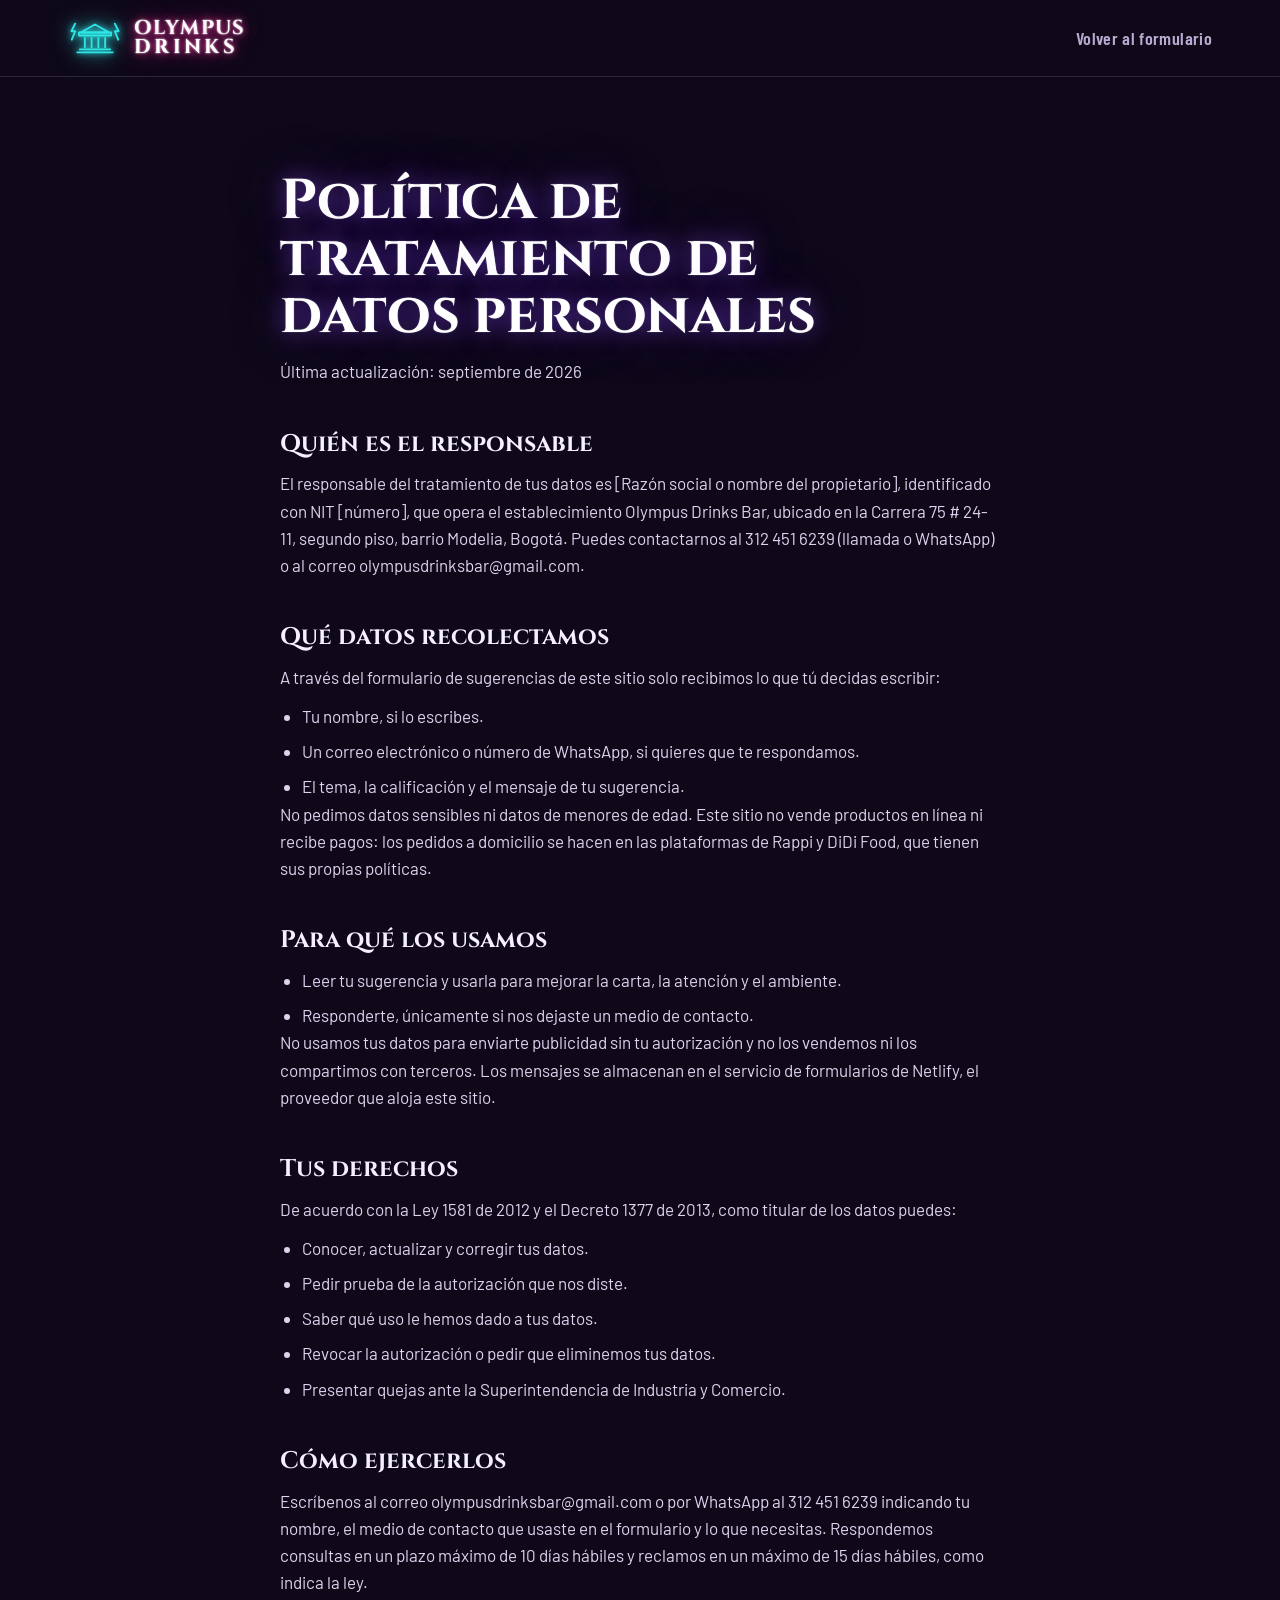
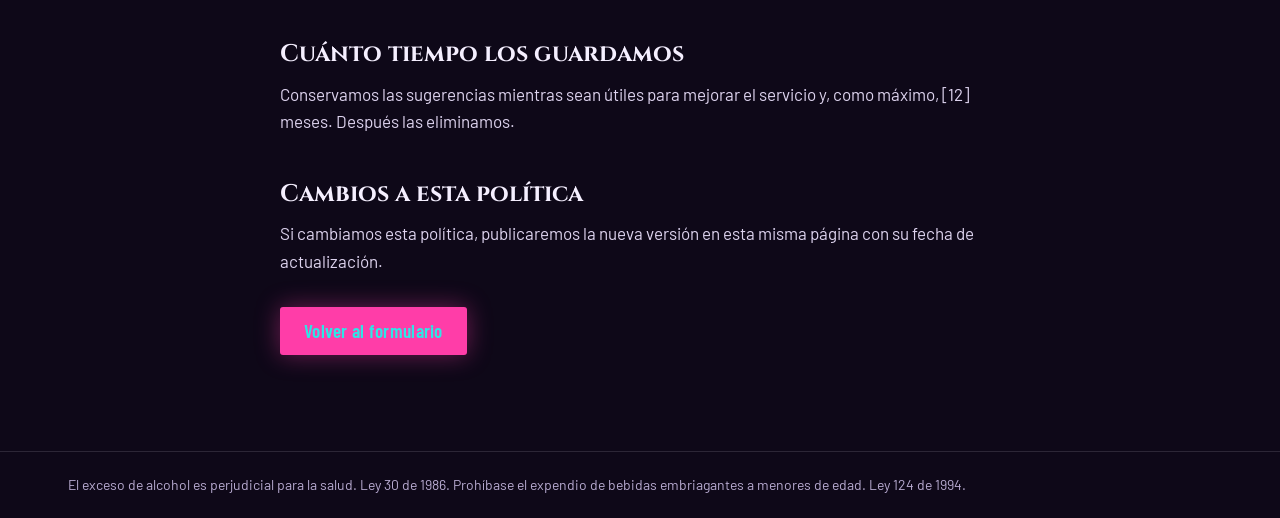
==== commit a47e3129: "Update privacidad.html" ====
--- a/privacidad.html
+++ b/privacidad.html
@@ -32,7 +32,7 @@
       <p class="legal__updated">Última actualización: septiembre de 2026</p>
 
       <h2>Quién es el responsable</h2>
-      <p>El responsable del tratamiento de tus datos es [Razón social o nombre del propietario], identificado con NIT [número], que opera el establecimiento Olympus Drinks Bar, ubicado en la Carrera 75 # 24-11, segundo piso, barrio Modelia, Bogotá. Puedes contactarnos al 312 451 6239 (llamada o WhatsApp) o al correo [correo de contacto].</p>
+      <p>El responsable del tratamiento de tus datos es [Razón social o nombre del propietario], identificado con NIT [número], que opera el establecimiento Olympus Drinks Bar, ubicado en la Carrera 75 # 24-11, segundo piso, barrio Modelia, Bogotá. Puedes contactarnos al 312 451 6239 (llamada o WhatsApp) o al correo olympusdrinksbar@gmail.com.</p>
 
       <h2>Qué datos recolectamos</h2>
       <p>A través del formulario de sugerencias de este sitio solo recibimos lo que tú decidas escribir:</p>
@@ -61,7 +61,7 @@
       </ul>
 
       <h2>Cómo ejercerlos</h2>
-      <p>Escríbenos al correo [correo de contacto] o por WhatsApp al 312 451 6239 indicando tu nombre, el medio de contacto que usaste en el formulario y lo que necesitas. Respondemos consultas en un plazo máximo de 10 días hábiles y reclamos en un máximo de 15 días hábiles, como indica la ley.</p>
+      <p>Escríbenos al correo olympusdrinksbar@gmail.com o por WhatsApp al 312 451 6239 indicando tu nombre, el medio de contacto que usaste en el formulario y lo que necesitas. Respondemos consultas en un plazo máximo de 10 días hábiles y reclamos en un máximo de 15 días hábiles, como indica la ley.</p>
 
       <h2>Cuánto tiempo los guardamos</h2>
       <p>Conservamos las sugerencias mientras sean útiles para mejorar el servicio y, como máximo, [12] meses. Después las eliminamos.</p>
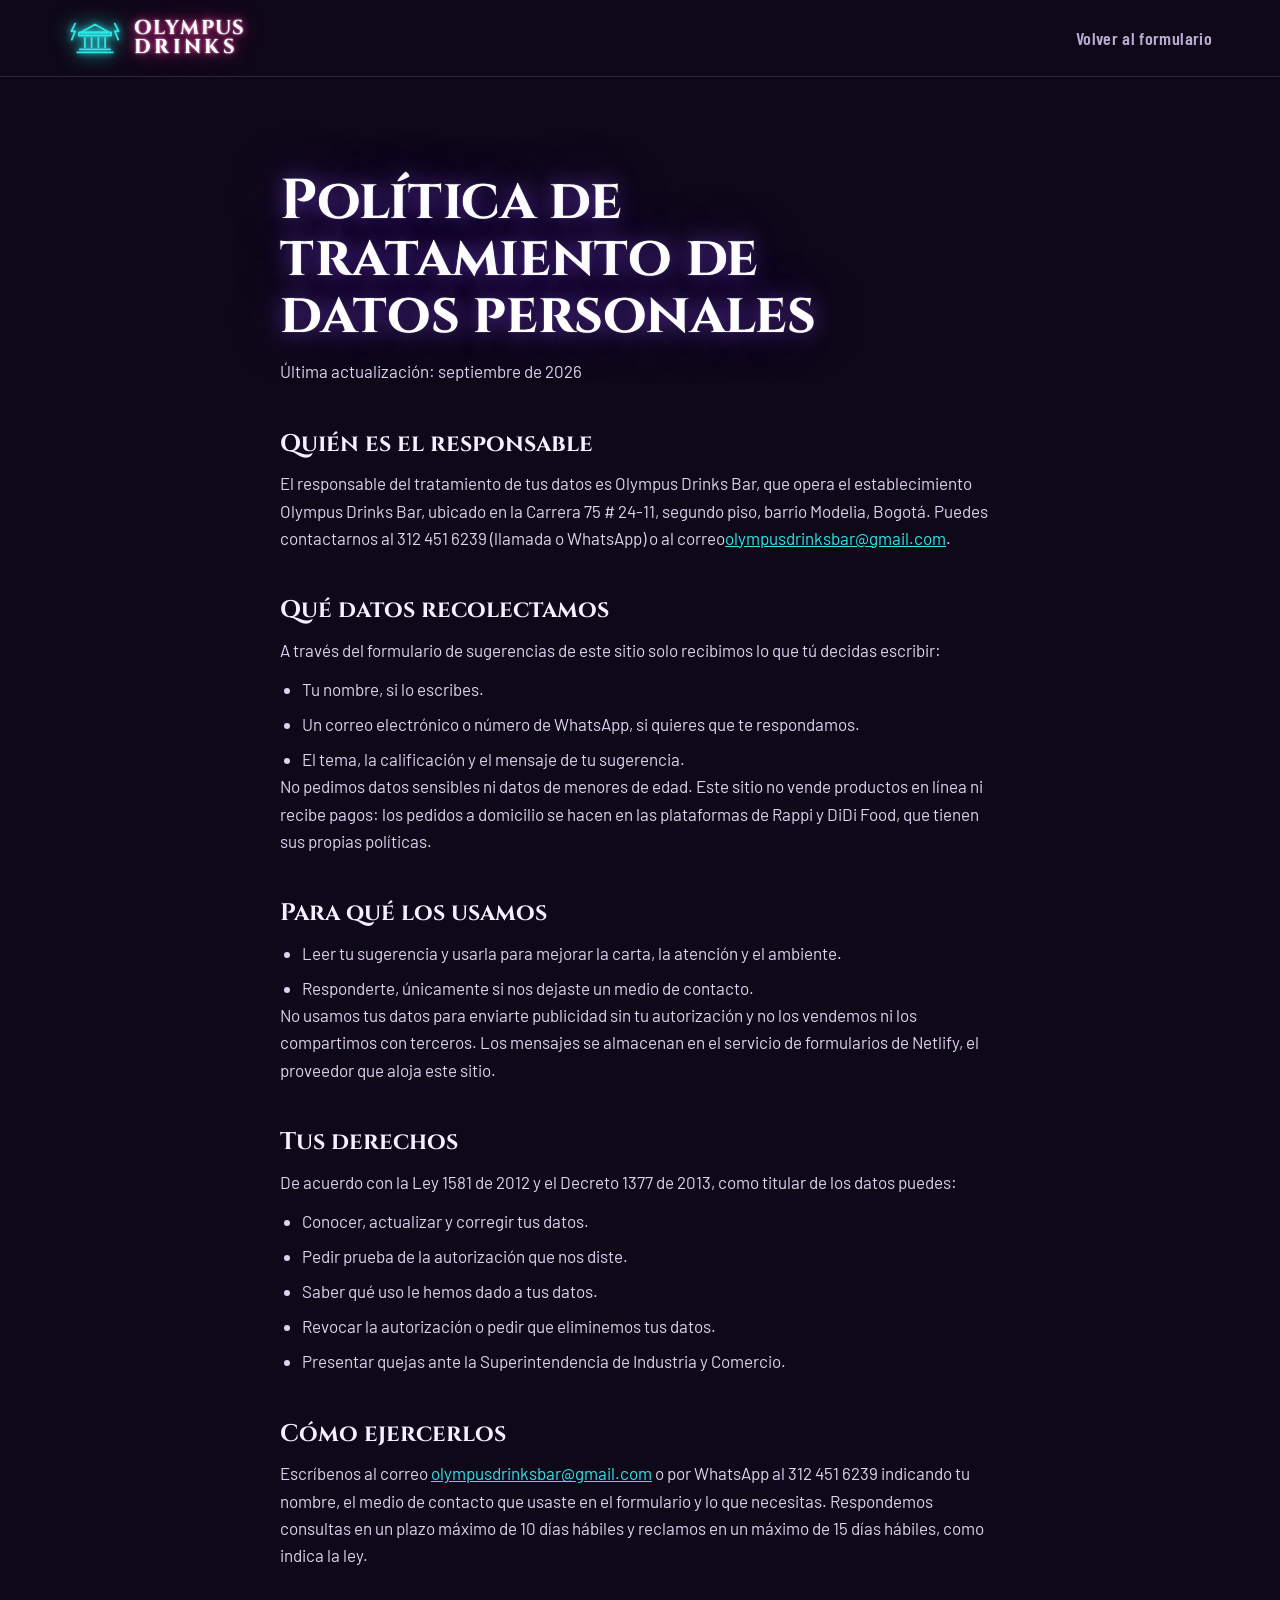
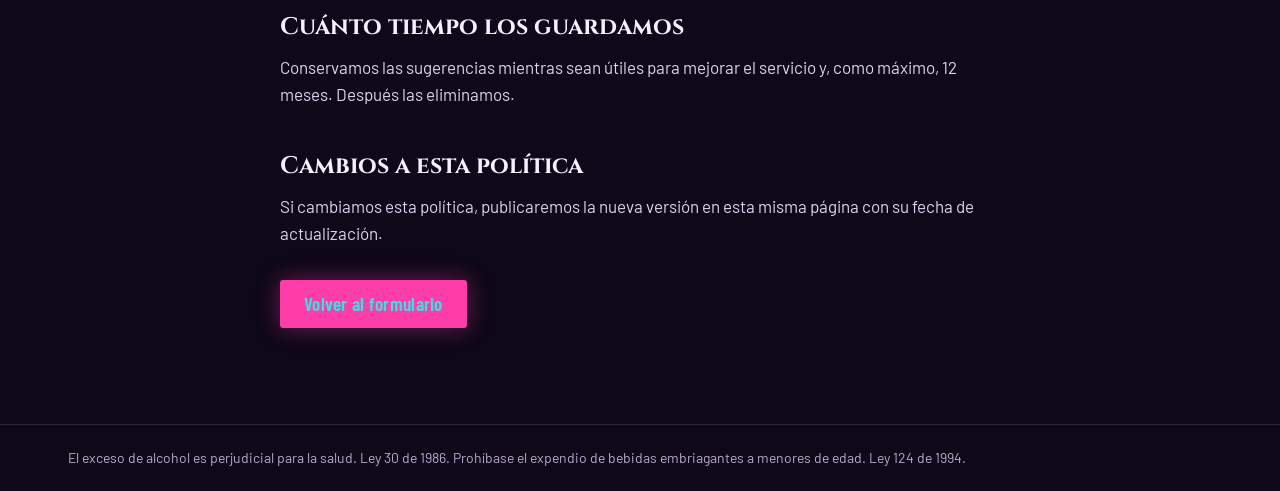
==== commit d4310cfb: "Update privacidad.html" ====
--- a/privacidad.html
+++ b/privacidad.html
@@ -32,7 +32,7 @@
       <p class="legal__updated">Última actualización: septiembre de 2026</p>
 
       <h2>Quién es el responsable</h2>
-      <p>El responsable del tratamiento de tus datos es [Razón social o nombre del propietario], identificado con NIT [número], que opera el establecimiento Olympus Drinks Bar, ubicado en la Carrera 75 # 24-11, segundo piso, barrio Modelia, Bogotá. Puedes contactarnos al 312 451 6239 (llamada o WhatsApp) o al correo olympusdrinksbar@gmail.com.</p>
+      <p>El responsable del tratamiento de tus datos es Olympus Drinks Bar,  que opera el establecimiento Olympus Drinks Bar, ubicado en la Carrera 75 # 24-11, segundo piso, barrio Modelia, Bogotá. Puedes contactarnos al 312 451 6239 (llamada o WhatsApp) o al correo<a href="mailto:olympusdrinksbar@gmail.com">olympusdrinksbar@gmail.com</a>.</p>
 
       <h2>Qué datos recolectamos</h2>
       <p>A través del formulario de sugerencias de este sitio solo recibimos lo que tú decidas escribir:</p>
@@ -61,10 +61,10 @@
       </ul>
 
       <h2>Cómo ejercerlos</h2>
-      <p>Escríbenos al correo olympusdrinksbar@gmail.com o por WhatsApp al 312 451 6239 indicando tu nombre, el medio de contacto que usaste en el formulario y lo que necesitas. Respondemos consultas en un plazo máximo de 10 días hábiles y reclamos en un máximo de 15 días hábiles, como indica la ley.</p>
+      <p>Escríbenos al correo <a href="mailto:olympusdrinksbar@gmail.com">olympusdrinksbar@gmail.com</a> o por WhatsApp al 312 451 6239 indicando tu nombre, el medio de contacto que usaste en el formulario y lo que necesitas. Respondemos consultas en un plazo máximo de 10 días hábiles y reclamos en un máximo de 15 días hábiles, como indica la ley.</p>
 
       <h2>Cuánto tiempo los guardamos</h2>
-      <p>Conservamos las sugerencias mientras sean útiles para mejorar el servicio y, como máximo, [12] meses. Después las eliminamos.</p>
+      <p>Conservamos las sugerencias mientras sean útiles para mejorar el servicio y, como máximo, 12 meses. Después las eliminamos.</p>
 
       <h2>Cambios a esta política</h2>
       <p>Si cambiamos esta política, publicaremos la nueva versión en esta misma página con su fecha de actualización.</p>
